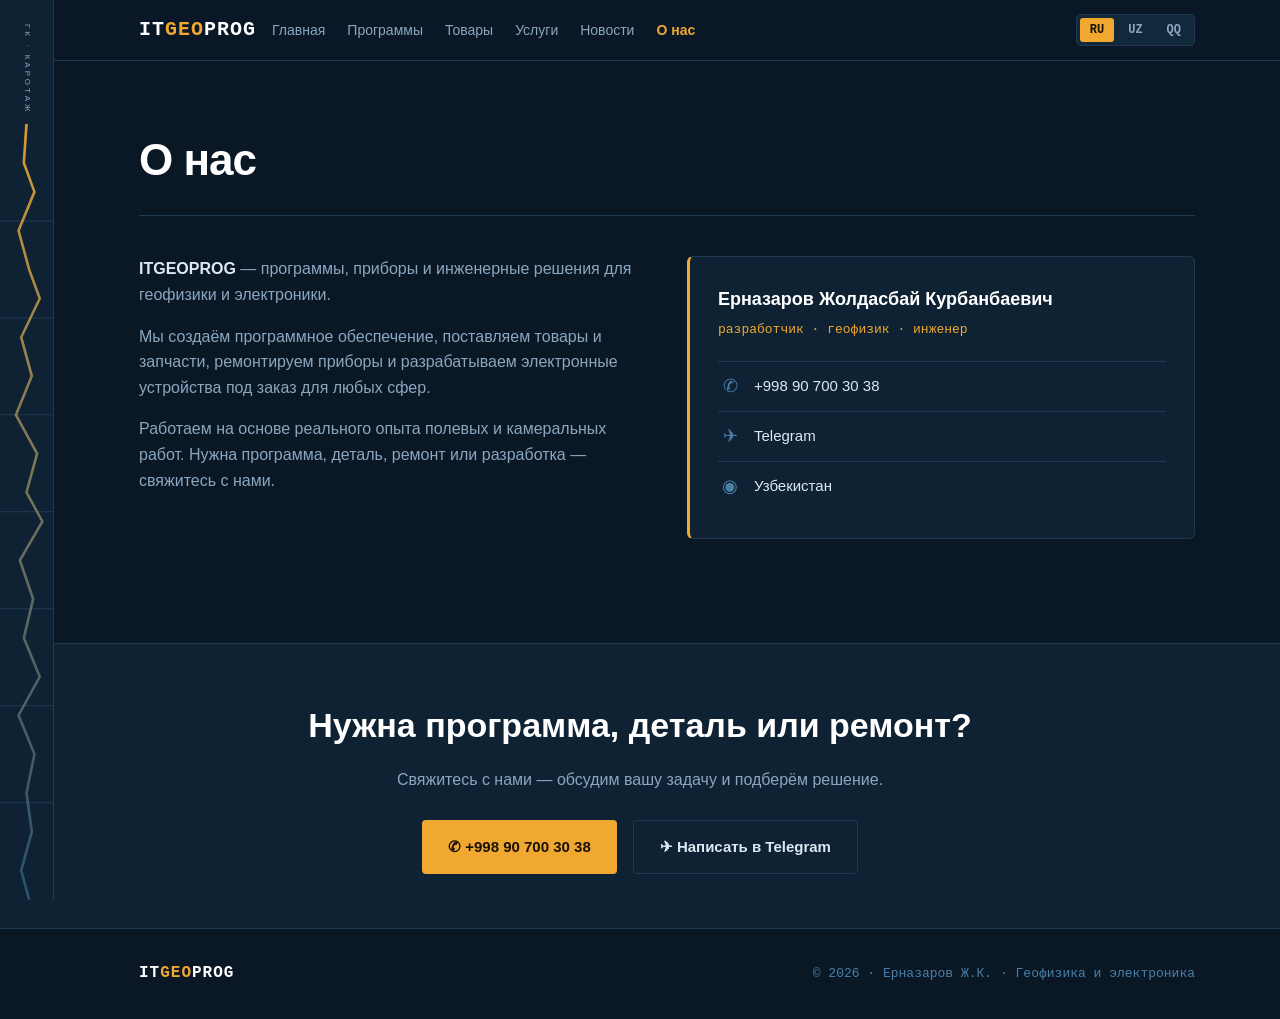
==== about.html @ 122a47c3 "Add files via upload" ====
<!DOCTYPE html>
<html lang="ru">
<head>
<meta charset="UTF-8">
<meta name="viewport" content="width=device-width, initial-scale=1.0">
<title>О нас — ITGEOPROG</title>
<script src="https://identity.netlify.com/v1/netlify-identity-widget.js"></script>
<link rel="stylesheet" href="/assets/style.css">
</head>
<body>

<div class="log-strip" aria-hidden="true">
  <div class="depth-label" data-i18n="side_label">ГК · каротаж</div>
  <svg viewBox="0 0 40 800" preserveAspectRatio="none">
    <defs><linearGradient id="lg" x1="0" y1="0" x2="0" y2="1">
      <stop offset="0" stop-color="#f0a830" stop-opacity="0.9"/>
      <stop offset="1" stop-color="#4a7fa8" stop-opacity="0.5"/>
    </linearGradient></defs>
    <g stroke="#1e3a52" stroke-width="1">
      <line x1="0" y1="100" x2="40" y2="100"/><line x1="0" y1="200" x2="40" y2="200"/>
      <line x1="0" y1="300" x2="40" y2="300"/><line x1="0" y1="400" x2="40" y2="400"/>
      <line x1="0" y1="500" x2="40" y2="500"/><line x1="0" y1="600" x2="40" y2="600"/>
      <line x1="0" y1="700" x2="40" y2="700"/>
    </g>
    <path d="M20,0 L18,40 L26,70 L14,110 L22,150 L30,180 L16,220 L24,260
             L12,300 L28,340 L20,380 L32,410 L15,450 L25,490 L18,530
             L30,570 L14,610 L26,650 L20,690 L24,730 L16,770 L22,800"
          fill="none" stroke="url(#lg)" stroke-width="2"/>
  </svg>
</div>

<div class="wrap">
  <header>
    <nav>
      <a href="/index.html" class="logo">IT<span>GEO</span>PROG</a>
      <div class="nav-links">
        <a href="/index.html" data-i18n="nav_home">Главная</a>
        <a href="/programs.html" data-i18n="nav_programs">Программы</a>
        <a href="/goods.html" data-i18n="nav_goods">Товары</a>
        <a href="/services.html" data-i18n="nav_services">Услуги</a>
        <a href="/news.html" data-i18n="nav_news">Новости</a>
        <a href="/about.html" class='active' data-i18n="nav_about">О нас</a>
      </div>
      <div class="lang-switch">
        <button data-lang="ru">RU</button>
        <button data-lang="uz">UZ</button>
        <button data-lang="kaa">QQ</button>
      </div>
    </nav>
  </header>

  <section>
    <div class="page-head">
      <h1 data-i18n="sec_about">О нас</h1>
    </div>
    <div class="about-grid">
      <div class="about-text">
        <p data-i18n="about_p1"><strong>ITGEOPROG</strong> — программы, приборы и инженерные решения для геофизики и электроники.</p>
        <p data-i18n="about_p2">Мы создаём программное обеспечение, поставляем товары и запчасти, ремонтируем приборы и разрабатываем электронные устройства под заказ для любых сфер.</p>
        <p data-i18n="about_p3">Работаем на основе реального опыта полевых и камеральных работ. Нужна программа, деталь, ремонт или разработка — свяжитесь с нами.</p>
      </div>
      <div class="dev-card">
        <div class="dev-name">Ерназаров Жолдасбай Курбанбаевич</div>
        <div class="dev-role mono" data-i18n="dev_role">разработчик · геофизик · инженер</div>
        <div class="dev-row"><span class="ico">✆</span><a href="tel:+998907003038">+998 90 700 30 38</a></div>
        <div class="dev-row"><span class="ico">✈</span><a href="https://t.me/+998907003038" data-i18n="dev_tg">Telegram</a></div>
        <div class="dev-row"><span class="ico">◉</span><span data-i18n="dev_loc">Узбекистан</span></div>
      </div>
    </div>
  </section>
</div>

<div class="contact-band" id="contact">
  <div class="contact-inner">
    <h2 data-i18n="contact_title">Нужна программа, деталь или ремонт?</h2>
    <p data-i18n="contact_desc">Свяжитесь с нами — обсудим вашу задачу и подберём решение.</p>
    <div class="contact-btns">
      <a href="tel:+998907003038" class="btn btn-primary">✆ +998 90 700 30 38</a>
      <a href="https://t.me/+998907003038" class="btn btn-ghost" data-i18n="contact_tg">✈ Написать в Telegram</a>
    </div>
  </div>
</div>

<div class="wrap">
  <footer>
    <div class="logo" style="font-size:16px">IT<span style="color:var(--amber)">GEO</span>PROG</div>
    <div class="mono" data-i18n="footer_text">© 2026 · Ерназаров Ж.К. · Геофизика и электроника</div>
  </footer>
</div>

<script src="/assets/common.js"></script>

<script>
  if (window.netlifyIdentity) {
    window.netlifyIdentity.on('init', user => {
      if (!user) {
        window.netlifyIdentity.on('login', () => { document.location.href = '/admin/'; });
      }
    });
  }
</script>
</body>
</html>
---- assets/style.css ----
:root {
    --bg: #0a1826; --bg-panel: #0f2233; --bg-card: #12283b;
    --line: #1e3a52; --steel: #4a7fa8; --amber: #f0a830;
    --amber-dim: #c88a20; --text: #dce8f2; --text-dim: #8ba6bf; --white: #ffffff;
  }
  * { margin: 0; padding: 0; box-sizing: border-box; }
  html { scroll-behavior: smooth; }
  body { background: var(--bg); color: var(--text);
    font-family: -apple-system, "Segoe UI", Roboto, sans-serif;
    line-height: 1.6; overflow-x: hidden; }
  .mono { font-family: "Consolas", "SF Mono", "Courier New", monospace; }

  .log-strip { position: fixed; top: 0; left: 0; width: 54px; height: 100vh;
    border-right: 1px solid var(--line); background: var(--bg-panel);
    z-index: 50; display: flex; flex-direction: column; align-items: center; padding-top: 14px; }
  .log-strip svg { flex: 1; width: 100%; }
  .log-strip .depth-label { font-size: 8px; color: var(--text-dim);
    writing-mode: vertical-rl; letter-spacing: 3px; padding: 10px 0; text-transform: uppercase; }
  .wrap { margin-left: 54px; }
  @media (max-width: 720px) { .log-strip { width: 32px; } .wrap { margin-left: 32px; } }

  header { position: sticky; top: 0; background: rgba(10, 24, 38, 0.92);
    backdrop-filter: blur(10px); border-bottom: 1px solid var(--line); z-index: 40; }
  nav { max-width: 1120px; margin: 0 auto; padding: 14px 32px;
    display: flex; align-items: center; justify-content: space-between; gap: 16px; }
  .logo { font-family: "Consolas", monospace; font-size: 20px; font-weight: 700;
    letter-spacing: 1px; color: var(--white); white-space: nowrap; }
  .logo span { color: var(--amber); }
  .nav-links { display: flex; gap: 22px; flex: 1; }
  .nav-links a { color: var(--text-dim); text-decoration: none;
    font-size: 14px; transition: color .2s; white-space: nowrap; }
  .nav-links a:hover { color: var(--amber); }
  @media (max-width: 900px) { .nav-links { display: none; } }

  .lang-switch { display: flex; gap: 4px; background: var(--bg-card);
    border: 1px solid var(--line); border-radius: 5px; padding: 3px; }
  .lang-switch button { background: transparent; border: none; cursor: pointer;
    color: var(--text-dim); font-size: 12px; font-weight: 600;
    padding: 5px 10px; border-radius: 3px; transition: all .2s; font-family: "Consolas", monospace; }
  .lang-switch button.active { background: var(--amber); color: #1a1206; }
  .lang-switch button:hover:not(.active) { color: var(--amber); }

  .hero { max-width: 1120px; margin: 0 auto; padding: 84px 32px 60px; }
  .eyebrow { font-family: "Consolas", monospace; font-size: 13px; letter-spacing: 3px;
    color: var(--amber); text-transform: uppercase; margin-bottom: 20px; }
  .hero h1 { font-size: clamp(36px, 5.5vw, 62px); line-height: 1.06; font-weight: 800;
    color: var(--white); letter-spacing: -1px; margin-bottom: 22px; }
  .hero h1 .accent { color: var(--amber); }
  .hero p.lead { font-size: clamp(16px, 2.2vw, 20px); color: var(--text-dim);
    max-width: 640px; margin-bottom: 34px; }
  .hero-actions { display: flex; gap: 16px; flex-wrap: wrap; }
  .btn { display: inline-flex; align-items: center; gap: 8px; padding: 14px 26px;
    border-radius: 4px; font-size: 15px; font-weight: 600; text-decoration: none;
    transition: all .2s; cursor: pointer; border: none; }
  .btn-primary { background: var(--amber); color: #1a1206; }
  .btn-primary:hover { background: var(--amber-dim); transform: translateY(-2px); }
  .btn-ghost { background: transparent; color: var(--text); border: 1px solid var(--line); }
  .btn-ghost:hover { border-color: var(--amber); color: var(--amber); }

  section { max-width: 1120px; margin: 0 auto; padding: 64px 32px; }
  .section-head { display: flex; align-items: baseline; gap: 16px; margin-bottom: 40px;
    border-bottom: 1px solid var(--line); padding-bottom: 18px; }
  .section-head .idx { font-family: "Consolas", monospace; font-size: 13px;
    color: var(--amber); letter-spacing: 2px; }
  .section-head h2 { font-size: clamp(24px, 4vw, 36px); color: var(--white);
    font-weight: 700; letter-spacing: -0.5px; }

  .programs { display: grid; grid-template-columns: 1fr; gap: 22px; }
  .prog-card { background: var(--bg-card); border: 1px solid var(--line);
    border-radius: 8px; padding: 30px; display: grid;
    grid-template-columns: auto 1fr auto; gap: 26px; align-items: center;
    transition: border-color .25s, transform .25s; }
  .prog-card:hover { border-color: var(--steel); transform: translateY(-3px); }
  .prog-icon { width: 68px; height: 68px; border-radius: 10px;
    background: linear-gradient(135deg, var(--steel), var(--bg-panel));
    display: flex; align-items: center; justify-content: center;
    font-size: 32px; border: 1px solid var(--line); }
  .prog-info h3 { font-size: 21px; color: var(--white); margin-bottom: 6px; font-weight: 700; }
  .prog-info .ver { font-family: "Consolas", monospace; font-size: 12px; color: var(--amber); margin-bottom: 10px; }
  .prog-info p { color: var(--text-dim); font-size: 15px; max-width: 540px; }
  .prog-tags { display: flex; gap: 8px; margin-top: 12px; flex-wrap: wrap; }
  .tag { font-family: "Consolas", monospace; font-size: 11px; color: var(--steel);
    border: 1px solid var(--line); padding: 3px 10px; border-radius: 3px; }
  .prog-action { display: flex; flex-direction: column; gap: 10px; }
  @media (max-width: 760px) { .prog-card { grid-template-columns: 1fr; } .prog-action { flex-direction: row; } }
  .prog-card.soon { opacity: 0.6; border-style: dashed; }
  .prog-card.soon .prog-icon { background: var(--bg-panel); }

  .grid-3 { display: grid; grid-template-columns: repeat(3, 1fr); gap: 22px; }
  @media (max-width: 860px) { .grid-3 { grid-template-columns: 1fr; } }
  .svc-card { background: var(--bg-card); border: 1px solid var(--line);
    border-radius: 8px; padding: 30px; transition: border-color .25s, transform .25s; }
  .svc-card:hover { border-color: var(--steel); transform: translateY(-3px); }
  .svc-card .svc-icon { width: 56px; height: 56px; border-radius: 10px;
    background: linear-gradient(135deg, var(--steel), var(--bg-panel));
    display: flex; align-items: center; justify-content: center;
    font-size: 28px; margin-bottom: 18px; border: 1px solid var(--line); }
  .svc-card h3 { font-size: 19px; color: var(--white); margin-bottom: 10px; font-weight: 700; }
  .svc-card p { color: var(--text-dim); font-size: 14px; }
  .svc-card ul { list-style: none; margin-top: 14px; }
  .svc-card ul li { color: var(--text-dim); font-size: 14px; padding: 5px 0 5px 20px; position: relative; }
  .svc-card ul li::before { content: "\25B8"; color: var(--amber); position: absolute; left: 0; }

  .about-grid { display: grid; grid-template-columns: 1fr 1fr; gap: 40px; align-items: start; }
  @media (max-width: 760px) { .about-grid { grid-template-columns: 1fr; } }
  .about-text p { color: var(--text-dim); margin-bottom: 16px; }
  .about-text strong { color: var(--text); }
  .dev-card { background: var(--bg-panel); border: 1px solid var(--line);
    border-left: 3px solid var(--amber); border-radius: 6px; padding: 28px; }
  .dev-card .dev-name { font-size: 18px; color: var(--white); font-weight: 700; margin-bottom: 6px; }
  .dev-card .dev-role { font-size: 13px; color: var(--amber); font-family: "Consolas", monospace; margin-bottom: 20px; }
  .dev-row { display: flex; align-items: center; gap: 12px; padding: 10px 0;
    border-top: 1px solid var(--line); font-size: 15px; }
  .dev-row .ico { color: var(--steel); font-size: 18px; width: 24px; text-align: center; }
  .dev-row a { color: var(--text); text-decoration: none; }
  .dev-row a:hover { color: var(--amber); }

  .contact-band { background: var(--bg-panel); border-top: 1px solid var(--line);
    border-bottom: 1px solid var(--line); margin-top: 40px; }
  .contact-inner { max-width: 1120px; margin: 0 auto; padding: 54px 32px; text-align: center; }
  .contact-inner h2 { font-size: clamp(24px, 4vw, 34px); color: var(--white); margin-bottom: 14px; }
  .contact-inner p { color: var(--text-dim); margin-bottom: 28px; }
  .contact-btns { display: flex; gap: 16px; justify-content: center; flex-wrap: wrap; }

  footer { max-width: 1120px; margin: 0 auto; padding: 32px; display: flex;
    justify-content: space-between; align-items: center; flex-wrap: wrap; gap: 12px;
    color: var(--text-dim); font-size: 13px; }
  footer .mono { color: var(--steel); }

  /* ── Новости ── */
  .news-grid { display: grid; grid-template-columns: repeat(auto-fill, minmax(320px, 1fr)); gap: 22px; }
  .news-card { background: var(--bg-card); border: 1px solid var(--line);
    border-radius: 8px; overflow: hidden; transition: border-color .25s, transform .25s;
    display: flex; flex-direction: column; }
  .news-card:hover { border-color: var(--steel); transform: translateY(-3px); }
  .news-card img { width: 100%; height: 180px; object-fit: cover; display: block;
    border-bottom: 1px solid var(--line); }
  .news-body { padding: 22px; flex: 1; display: flex; flex-direction: column; }
  .news-date { font-family: "Consolas", monospace; font-size: 11px;
    color: var(--amber); margin-bottom: 8px; }
  .news-card h3 { font-size: 18px; color: var(--white); margin-bottom: 8px; font-weight: 700; }
  .news-card p { color: var(--text-dim); font-size: 14px; flex: 1; }
  .news-empty { color: var(--text-dim); font-size: 15px; padding: 20px 0; }

  /* ── Карточки товаров с фото ── */
  .prod-grid { display: grid; grid-template-columns: repeat(auto-fill, minmax(280px, 1fr)); gap: 20px; margin-top: 24px; }
  .prod-card { background: var(--bg-card); border: 1px solid var(--line);
    border-radius: 8px; overflow: hidden; transition: border-color .25s, transform .25s; }
  .prod-card:hover { border-color: var(--steel); transform: translateY(-3px); }
  .prod-card img { width: 100%; height: 190px; object-fit: cover; display: block;
    background: var(--bg-panel); border-bottom: 1px solid var(--line); }
  .prod-body { padding: 18px; }
  .prod-body h4 { font-size: 16px; color: var(--white); margin-bottom: 6px; font-weight: 700; }
  .prod-body p { color: var(--text-dim); font-size: 13px; margin-bottom: 10px; }
  .prod-price { font-family: "Consolas", monospace; font-size: 14px;
    color: var(--amber); font-weight: 700; }
  .prod-stock { font-size: 11px; color: #88cc88; margin-left: 8px; }
  .prod-stock.out { color: #d88; }

  .reveal { opacity: 0; transform: translateY(24px); transition: opacity .6s, transform .6s; }
  .reveal.show { opacity: 1; transform: none; }
  @media (prefers-reduced-motion: reduce) {
    .reveal { opacity: 1; transform: none; transition: none; } html { scroll-behavior: auto; }
  }
/* ── Многостраничность ── */
.logo { text-decoration: none; }
.nav-links a.active { color: var(--amber); font-weight: 600; }

.page-head { margin-bottom: 40px; border-bottom: 1px solid var(--line); padding-bottom: 20px; }
.page-head h1 { font-size: clamp(28px, 5vw, 44px); color: var(--white);
  font-weight: 800; letter-spacing: -1px; }

/* Карточки на главной */
.home-cards { display: grid; grid-template-columns: repeat(auto-fill, minmax(300px, 1fr)); gap: 22px; }
.home-card { background: var(--bg-card); border: 1px solid var(--line);
  border-radius: 10px; padding: 30px; text-decoration: none; display: block;
  transition: border-color .25s, transform .25s; }
.home-card:hover { border-color: var(--amber); transform: translateY(-4px); }
.home-card .hc-icon { width: 60px; height: 60px; border-radius: 12px;
  background: linear-gradient(135deg, var(--steel), var(--bg-panel));
  display: flex; align-items: center; justify-content: center;
  font-size: 30px; margin-bottom: 18px; border: 1px solid var(--line); }
.home-card h3 { font-size: 21px; color: var(--white); margin-bottom: 8px; font-weight: 700; }
.home-card p { color: var(--text-dim); font-size: 14px; margin-bottom: 16px; }
.home-card .hc-link { font-family: "Consolas", monospace; font-size: 13px;
  color: var(--amber); font-weight: 600; }

/* Мобильное меню */
@media (max-width: 900px) {
  .nav-links { display: flex; gap: 14px; overflow-x: auto; padding-bottom: 4px; }
  .nav-links a { font-size: 13px; }
}
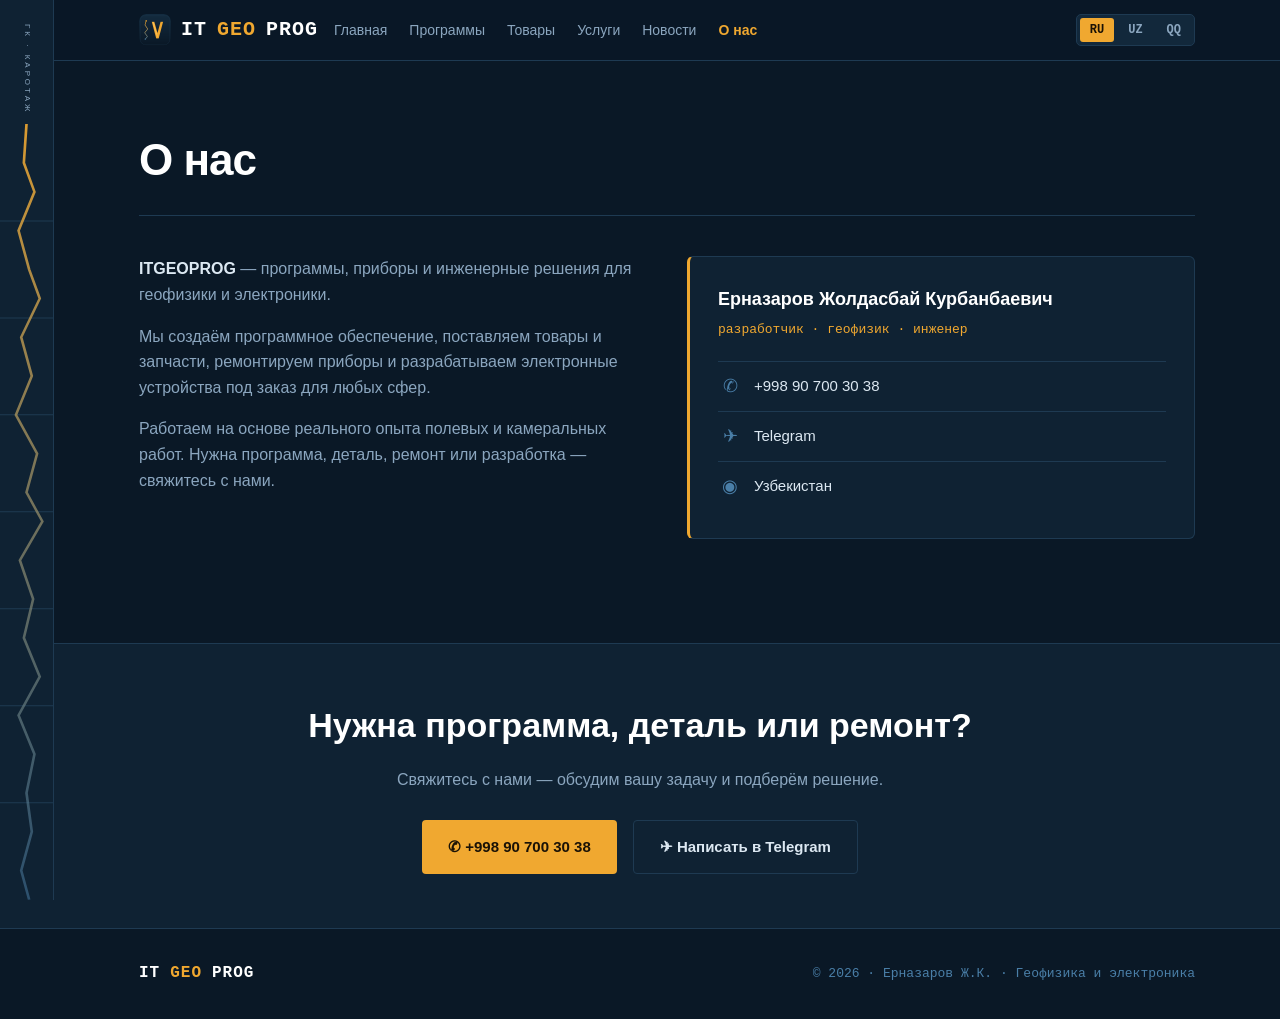
==== commit cb21aa00: "Add files via upload" ====
--- a/about.html
+++ b/about.html
@@ -5,6 +5,8 @@
 <meta name="viewport" content="width=device-width, initial-scale=1.0">
 <title>О нас — ITGEOPROG</title>
 <script src="https://identity.netlify.com/v1/netlify-identity-widget.js"></script>
+<link rel="icon" type="image/x-icon" href="/favicon.ico">
+<link rel="apple-touch-icon" href="/assets/logo-192.png">
 <link rel="stylesheet" href="/assets/style.css">
 </head>
 <body>
@@ -32,7 +34,7 @@
 <div class="wrap">
   <header>
     <nav>
-      <a href="/index.html" class="logo">IT<span>GEO</span>PROG</a>
+      <a href="/index.html" class="logo"><img src="/assets/logo.png" class="logo-img" alt="">IT<span>GEO</span>PROG</a>
       <div class="nav-links">
         <a href="/index.html" data-i18n="nav_home">Главная</a>
         <a href="/programs.html" data-i18n="nav_programs">Программы</a>
@@ -88,6 +90,15 @@
   </footer>
 </div>
 
+<!-- Просмотр фото на весь экран -->
+<div id="lightbox" class="lightbox" role="dialog" aria-modal="true">
+  <button class="lb-close" aria-label="Закрыть">&times;</button>
+  <button class="lb-nav lb-prev" aria-label="Предыдущее">&lsaquo;</button>
+  <img id="lb-img" src="" alt="">
+  <button class="lb-nav lb-next" aria-label="Следующее">&rsaquo;</button>
+  <div class="lb-counter" id="lb-counter"></div>
+</div>
+
 <script src="/assets/common.js"></script>
 
 <script>
--- a/assets/style.css
+++ b/assets/style.css
@@ -190,3 +190,84 @@
   .nav-links { display: flex; gap: 14px; overflow-x: auto; padding-bottom: 4px; }
   .nav-links a { font-size: 13px; }
 }
+
+/* ── Категории товаров (кликабельные карточки) ── */
+.cat-card { text-decoration: none; display: block; position: relative; }
+.cat-card:hover { border-color: var(--amber); }
+.cat-count { display: block; font-family: "Consolas", monospace; font-size: 12px;
+  color: var(--amber); margin: 12px 0 6px; }
+.back-link { display: inline-block; font-size: 14px; color: var(--text-dim);
+  text-decoration: none; margin-bottom: 12px; transition: color .2s; }
+.back-link:hover { color: var(--amber); }
+
+/* Карточка товара в списке — кликабельная */
+a.prod-card { text-decoration: none; display: block; }
+.prod-noimg { width: 100%; height: 190px; display: flex; align-items: center;
+  justify-content: center; font-size: 48px; background: var(--bg-panel);
+  border-bottom: 1px solid var(--line); }
+
+/* ── Страница товара ── */
+.prod-detail { display: grid; grid-template-columns: 1fr 1fr; gap: 40px; align-items: start; }
+@media (max-width: 860px) { .prod-detail { grid-template-columns: 1fr; } }
+
+.pd-main { width: 100%; border-radius: 10px; border: 1px solid var(--line);
+  cursor: zoom-in; display: block; background: var(--bg-panel); }
+.pd-noimg { width: 100%; height: 300px; display: flex; align-items: center;
+  justify-content: center; font-size: 64px; background: var(--bg-panel);
+  border: 1px solid var(--line); border-radius: 10px; }
+.pd-thumbs { display: flex; gap: 10px; margin-top: 12px; flex-wrap: wrap; }
+.pd-thumb { width: 72px; height: 72px; object-fit: cover; border-radius: 6px;
+  border: 2px solid var(--line); cursor: pointer; transition: border-color .2s; }
+.pd-thumb:hover, .pd-thumb.active { border-color: var(--amber); }
+
+.pd-price { font-family: "Consolas", monospace; font-size: 26px;
+  color: var(--amber); font-weight: 700; margin-bottom: 8px; }
+.pd-stock { font-size: 14px; color: #88cc88; margin-bottom: 20px; }
+.pd-stock.out { color: #d88; }
+.pd-summary { color: var(--text); font-size: 16px; margin-bottom: 16px; }
+.pd-body { color: var(--text-dim); font-size: 15px; margin-bottom: 24px; }
+.pd-body p { margin-bottom: 12px; }
+.pd-actions { display: flex; gap: 12px; flex-wrap: wrap; }
+
+/* ── Лайтбокс (увеличение фото) ── */
+.lightbox { position: fixed; inset: 0; background: rgba(5, 12, 20, 0.95);
+  display: none; align-items: center; justify-content: center; z-index: 999;
+  padding: 40px; }
+.lightbox.open { display: flex; }
+.lightbox img { max-width: 92vw; max-height: 88vh; object-fit: contain;
+  border-radius: 6px; box-shadow: 0 8px 40px rgba(0,0,0,.6); }
+.lb-close { position: absolute; top: 20px; right: 28px; background: none;
+  border: none; color: var(--text); font-size: 42px; line-height: 1;
+  cursor: pointer; transition: color .2s; }
+.lb-close:hover { color: var(--amber); }
+.lb-nav { position: absolute; top: 50%; transform: translateY(-50%);
+  background: rgba(15, 34, 51, .8); border: 1px solid var(--line);
+  color: var(--text); font-size: 40px; line-height: 1; width: 56px; height: 72px;
+  cursor: pointer; border-radius: 6px; transition: all .2s; }
+.lb-nav:hover { background: var(--amber); color: #1a1206; border-color: var(--amber); }
+.lb-prev { left: 20px; }
+.lb-next { right: 20px; }
+.lb-counter { position: absolute; bottom: 24px; left: 50%; transform: translateX(-50%);
+  font-family: "Consolas", monospace; font-size: 14px; color: var(--text-dim); }
+@media (max-width: 640px) {
+  .lightbox { padding: 12px; }
+  .lb-nav { width: 44px; height: 60px; font-size: 32px; }
+  .lb-prev { left: 6px; } .lb-next { right: 6px; }
+}
+
+/* Логотип-значок в шапке */
+.logo { display: inline-flex; align-items: center; gap: 10px; }
+.logo-img { width: 32px; height: 32px; border-radius: 7px; display: block; }
+
+/* Блок презентации */
+.pres-block { margin-top: 50px; padding-top: 40px; border-top: 1px solid var(--line); }
+.pres-title { font-size: clamp(22px, 3.5vw, 30px); color: var(--white);
+  font-weight: 700; margin-bottom: 8px; }
+.pres-desc { color: var(--text-dim); font-size: 15px; margin-bottom: 24px; }
+.pres-viewer { width: 100%; aspect-ratio: 16 / 9; border-radius: 10px;
+  overflow: hidden; border: 1px solid var(--line); background: var(--bg-panel); }
+.pres-viewer iframe { width: 100%; height: 100%; border: none; display: block; }
+.pres-actions { display: flex; gap: 14px; margin-top: 18px; flex-wrap: wrap; }
+@media (max-width: 640px) {
+  .pres-viewer { aspect-ratio: 4 / 3; }
+}
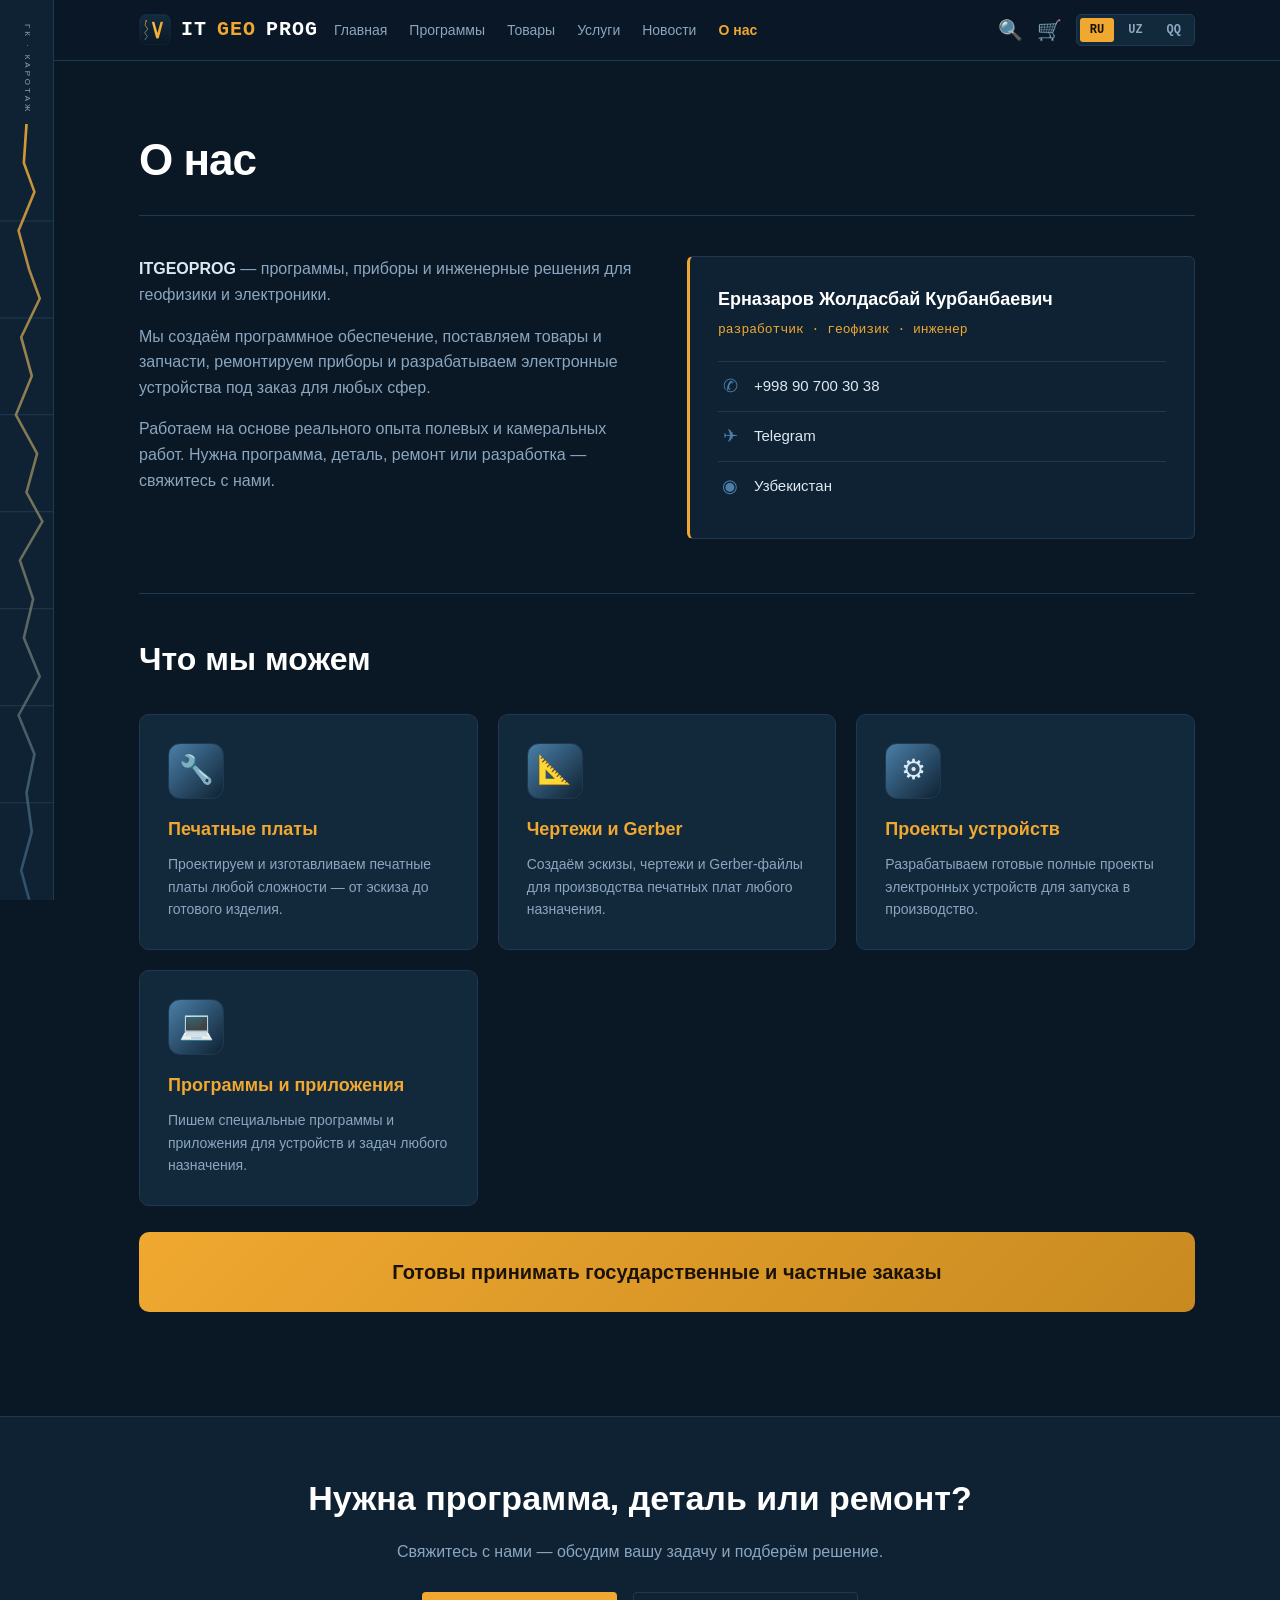
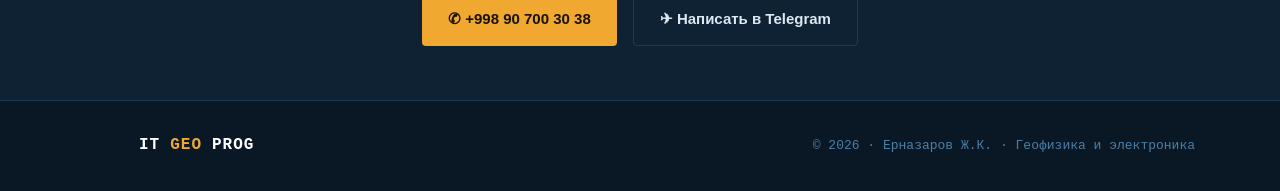
==== commit 7699290a: "Add files via upload" ====
--- a/about.html
+++ b/about.html
@@ -43,10 +43,17 @@
         <a href="/news.html" data-i18n="nav_news">Новости</a>
         <a href="/about.html" class='active' data-i18n="nav_about">О нас</a>
       </div>
-      <div class="lang-switch">
-        <button data-lang="ru">RU</button>
-        <button data-lang="uz">UZ</button>
-        <button data-lang="kaa">QQ</button>
+      <div class="nav-right">
+        <a href="/search.html" class="search-link" title="Поиск" data-i18n-title="nav_search">🔍</a>
+        <a href="/cart.html" class="cart-link" title="Корзина">
+          <span class="cart-icon">🛒</span>
+          <span class="cart-badge">0</span>
+        </a>
+        <div class="lang-switch">
+          <button data-lang="ru">RU</button>
+          <button data-lang="uz">UZ</button>
+          <button data-lang="kaa">QQ</button>
+        </div>
       </div>
     </nav>
   </header>
@@ -59,7 +66,7 @@
       <div class="about-text">
         <p data-i18n="about_p1"><strong>ITGEOPROG</strong> — программы, приборы и инженерные решения для геофизики и электроники.</p>
         <p data-i18n="about_p2">Мы создаём программное обеспечение, поставляем товары и запчасти, ремонтируем приборы и разрабатываем электронные устройства под заказ для любых сфер.</p>
-        <p data-i18n="about_p3">Работаем на основе реального опыта полевых и камеральных работ. Нужна программа, деталь, ремонт или разработка — свяжитесь с нами.</p>
+        <p data-i18n="about_p3">Работаем на основе реального опыта полевых и камеральных работ.</p>
       </div>
       <div class="dev-card">
         <div class="dev-name">Ерназаров Жолдасбай Курбанбаевич</div>
@@ -67,6 +74,35 @@
         <div class="dev-row"><span class="ico">✆</span><a href="tel:+998907003038">+998 90 700 30 38</a></div>
         <div class="dev-row"><span class="ico">✈</span><a href="https://t.me/+998907003038" data-i18n="dev_tg">Telegram</a></div>
         <div class="dev-row"><span class="ico">◉</span><span data-i18n="dev_loc">Узбекистан</span></div>
+      </div>
+    </div>
+
+    <div class="cap-block">
+      <h2 class="cap-title" data-i18n="cap_title">Что мы можем</h2>
+      <div class="cap-grid">
+        <div class="cap-card reveal">
+          <div class="cap-icon">🔧</div>
+          <h3 data-i18n="cap_pcb_t">Печатные платы</h3>
+          <p data-i18n="cap_pcb_d">Проектируем и изготавливаем печатные платы любой сложности — от эскиза до готового изделия.</p>
+        </div>
+        <div class="cap-card reveal">
+          <div class="cap-icon">📐</div>
+          <h3 data-i18n="cap_gerber_t">Чертежи и Gerber</h3>
+          <p data-i18n="cap_gerber_d">Создаём эскизы, чертежи и Gerber-файлы для производства печатных плат любого назначения.</p>
+        </div>
+        <div class="cap-card reveal">
+          <div class="cap-icon">⚙</div>
+          <h3 data-i18n="cap_device_t">Проекты устройств</h3>
+          <p data-i18n="cap_device_d">Разрабатываем готовые полные проекты электронных устройств для запуска в производство.</p>
+        </div>
+        <div class="cap-card reveal">
+          <div class="cap-icon">💻</div>
+          <h3 data-i18n="cap_soft_t">Программы и приложения</h3>
+          <p data-i18n="cap_soft_d">Пишем специальные программы и приложения для устройств и задач любого назначения.</p>
+        </div>
+      </div>
+      <div class="cap-banner">
+        <span data-i18n="cap_banner">Готовы принимать государственные и частные заказы</span>
       </div>
     </div>
   </section>
--- a/assets/style.css
+++ b/assets/style.css
@@ -271,3 +271,86 @@
 @media (max-width: 640px) {
   .pres-viewer { aspect-ratio: 4 / 3; }
 }
+
+/* ── Шапка: правая часть ── */
+.nav-right { display: flex; align-items: center; gap: 14px; }
+.search-link, .cart-link { text-decoration: none; font-size: 20px; position: relative;
+  display: inline-flex; align-items: center; transition: transform .2s; }
+.search-link:hover, .cart-link:hover { transform: scale(1.15); }
+.cart-badge { position: absolute; top: -8px; right: -10px; background: var(--amber);
+  color: #1a1206; font-size: 11px; font-weight: 700; min-width: 18px; height: 18px;
+  border-radius: 9px; display: none; align-items: center; justify-content: center;
+  padding: 0 4px; font-family: "Consolas", monospace; }
+@media (max-width: 900px) { .nav-right { gap: 10px; } }
+
+/* ── Карточка электроники с кнопкой ── */
+.prod-link { text-decoration: none; display: block; }
+.prod-card .add-cart { width: calc(100% - 36px); margin: 0 18px 18px; padding: 10px;
+  background: var(--amber); color: #1a1206; border: none; border-radius: 6px;
+  font-size: 14px; font-weight: 700; cursor: pointer; transition: background .2s; }
+.prod-card .add-cart:hover { background: var(--amber-dim); }
+.prod-card .add-cart.added { background: var(--steel); color: #fff; }
+
+/* ── Поиск ── */
+.search-box { margin-bottom: 24px; }
+#search-input { width: 100%; padding: 16px 20px; font-size: 17px;
+  background: var(--bg-card); border: 1px solid var(--line); border-radius: 8px;
+  color: var(--text); font-family: inherit; }
+#search-input:focus { outline: none; border-color: var(--amber); }
+.search-results { display: flex; flex-direction: column; gap: 12px; }
+.search-item { background: var(--bg-card); border: 1px solid var(--line);
+  border-radius: 8px; padding: 18px 20px; text-decoration: none; display: block;
+  transition: border-color .2s, transform .2s; }
+.search-item:hover { border-color: var(--steel); transform: translateX(4px); }
+.search-type { font-family: "Consolas", monospace; font-size: 11px; color: var(--amber);
+  text-transform: uppercase; letter-spacing: 1px; }
+.search-item-title { font-size: 17px; color: var(--white); font-weight: 700; margin: 4px 0; }
+.search-item-sum { font-size: 13px; color: var(--text-dim); }
+
+/* ── Корзина ── */
+.cart-items { display: flex; flex-direction: column; gap: 12px; margin-bottom: 30px; }
+.cart-row { display: flex; align-items: center; gap: 16px; background: var(--bg-card);
+  border: 1px solid var(--line); border-radius: 8px; padding: 16px 20px; }
+.cart-info { flex: 1; }
+.cart-name { font-size: 16px; color: var(--white); font-weight: 600; }
+.cart-price { font-family: "Consolas", monospace; font-size: 14px; color: var(--amber); margin-top: 4px; }
+.cart-qty { display: flex; align-items: center; gap: 10px; }
+.qty-btn { width: 32px; height: 32px; border: 1px solid var(--line); background: var(--bg-panel);
+  color: var(--text); font-size: 18px; border-radius: 6px; cursor: pointer; transition: all .2s; }
+.qty-btn:hover { border-color: var(--amber); color: var(--amber); }
+.qty-num { min-width: 28px; text-align: center; font-size: 16px; color: var(--white);
+  font-family: "Consolas", monospace; }
+.cart-del { background: none; border: none; color: var(--text-dim); font-size: 18px;
+  cursor: pointer; padding: 4px 8px; transition: color .2s; }
+.cart-del:hover { color: #d88; }
+
+/* Форма заказа */
+.order-form { background: var(--bg-panel); border: 1px solid var(--line);
+  border-radius: 10px; padding: 28px; max-width: 600px; }
+.order-form h3 { font-size: 20px; color: var(--white); margin-bottom: 20px; }
+.form-row { margin-bottom: 16px; }
+.form-row label { display: block; font-size: 13px; color: var(--text-dim); margin-bottom: 6px; }
+.form-row input, .form-row textarea { width: 100%; padding: 12px 14px; font-size: 15px;
+  background: var(--bg-card); border: 1px solid var(--line); border-radius: 6px;
+  color: var(--text); font-family: inherit; resize: vertical; }
+.form-row input:focus, .form-row textarea:focus { outline: none; border-color: var(--amber); }
+#send-order { width: 100%; margin-top: 8px; padding: 14px; font-size: 16px; }
+.order-note { font-size: 12px; color: var(--text-dim); margin-top: 12px; text-align: center; }
+
+/* ── Раздел "Что мы можем" ── */
+.cap-block { margin-top: 54px; padding-top: 40px; border-top: 1px solid var(--line); }
+.cap-title { font-size: clamp(24px, 4vw, 32px); color: var(--white); font-weight: 700;
+  margin-bottom: 28px; }
+.cap-grid { display: grid; grid-template-columns: repeat(auto-fit, minmax(260px, 1fr)); gap: 20px; }
+.cap-card { background: var(--bg-card); border: 1px solid var(--line); border-radius: 10px;
+  padding: 28px; transition: border-color .25s, transform .25s; }
+.cap-card:hover { border-color: var(--steel); transform: translateY(-4px); }
+.cap-icon { width: 56px; height: 56px; border-radius: 12px;
+  background: linear-gradient(135deg, var(--steel), var(--bg-panel));
+  display: flex; align-items: center; justify-content: center; font-size: 28px;
+  margin-bottom: 16px; border: 1px solid var(--line); }
+.cap-card h3 { font-size: 18px; color: var(--amber); font-weight: 700; margin-bottom: 10px; }
+.cap-card p { font-size: 14px; color: var(--text-dim); }
+.cap-banner { margin-top: 26px; background: linear-gradient(135deg, var(--amber), var(--amber-dim));
+  border-radius: 10px; padding: 24px 30px; text-align: center; }
+.cap-banner span { font-size: clamp(16px, 2.5vw, 20px); font-weight: 700; color: #1a1206; }
